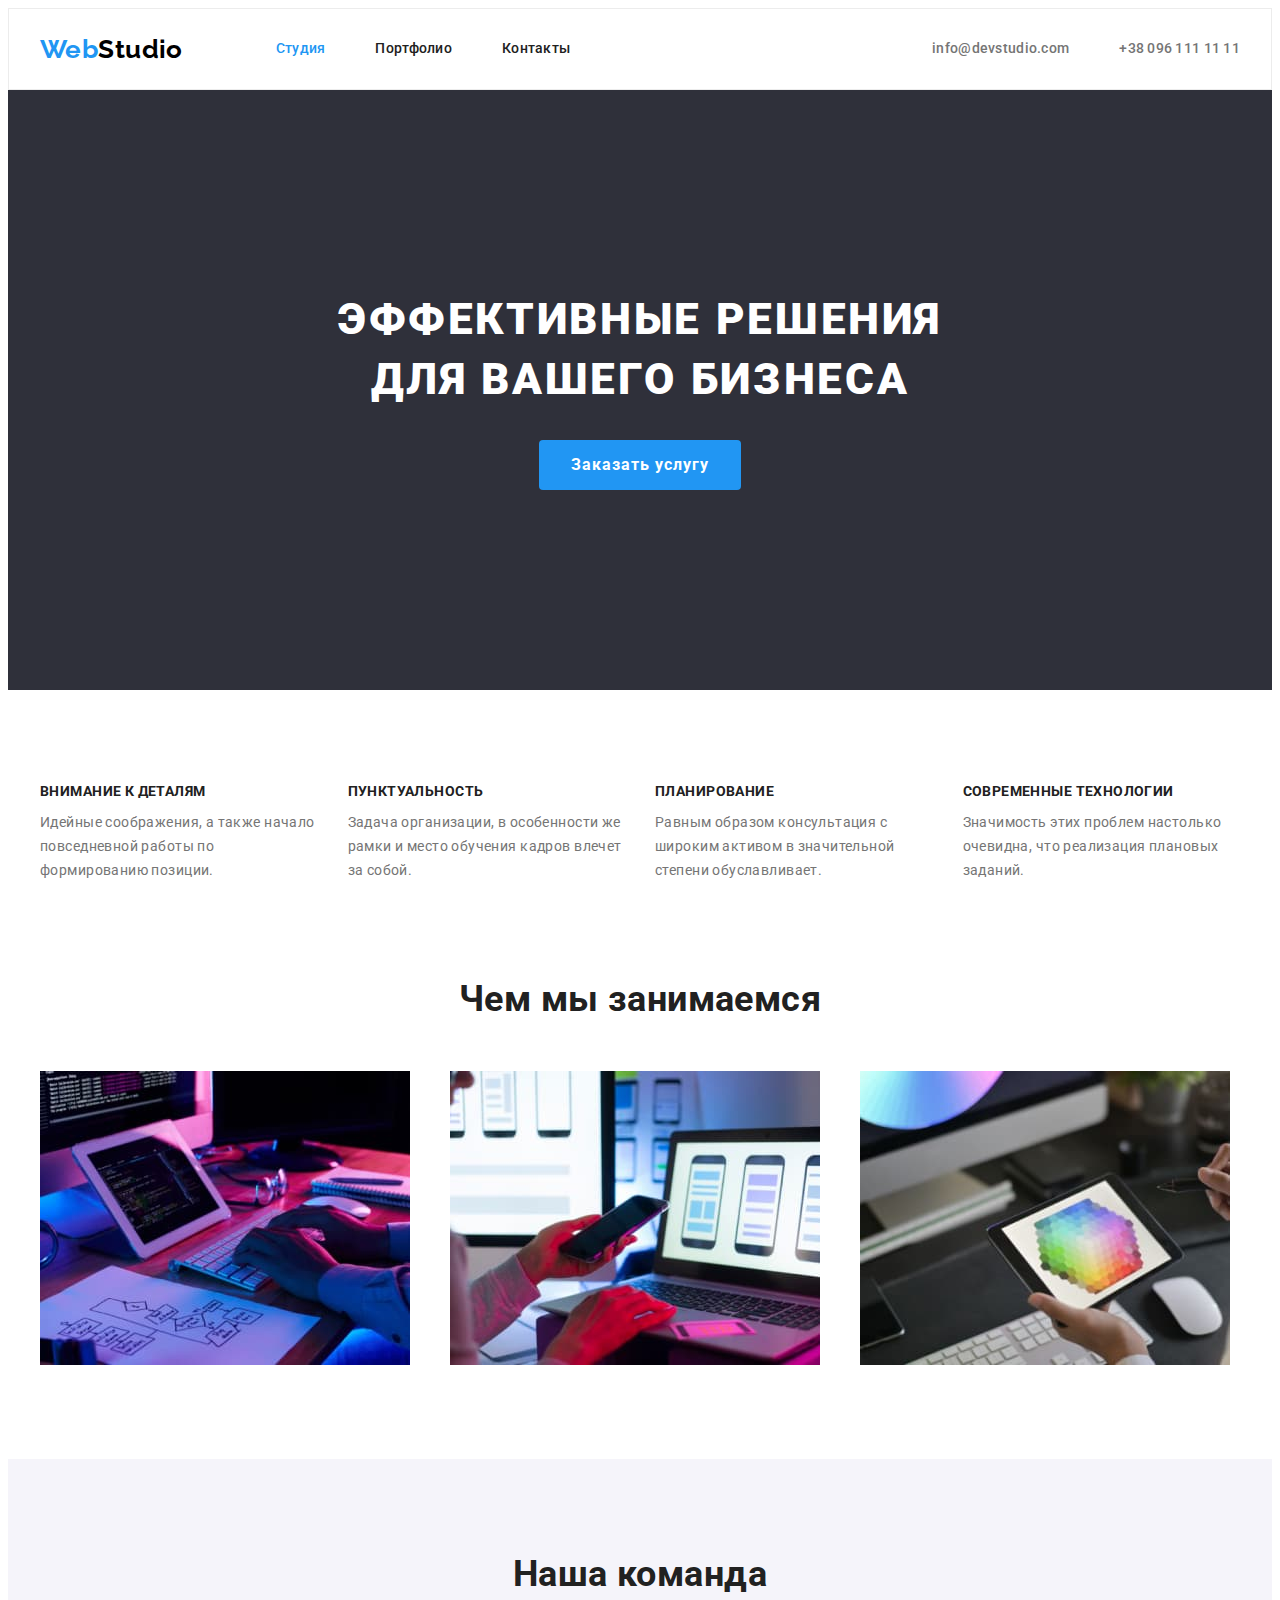
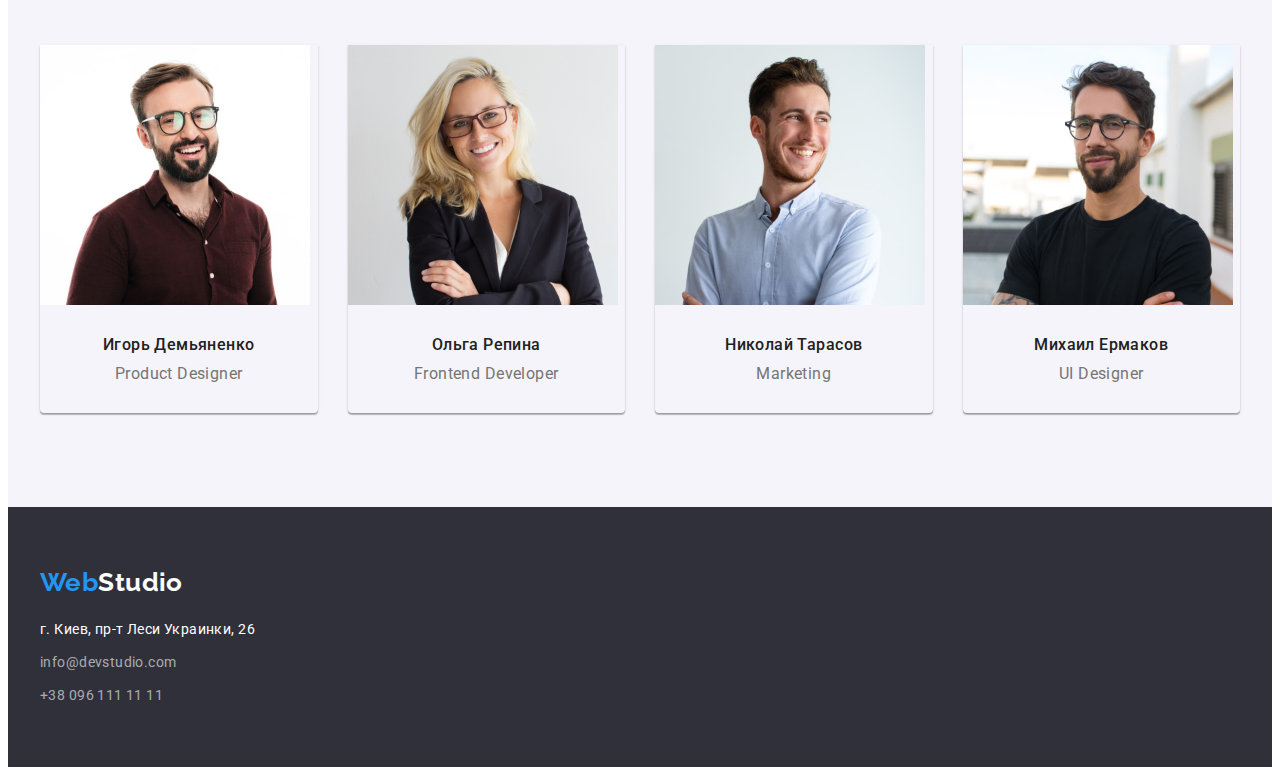
==== index.html @ 6374851a "Initial commit" ====
<!DOCTYPE html>
<html lang="ru">

<head>
  <meta charset="UTF-8" />
  <meta http-equiv="X-UA-Compatible" content="IE=edge" />
  <meta name="viewport" content="width=device-width, initial-scale=1.0" />
  <title>WebStudio</title>
  <link rel="preconnect" href="https://fonts.googleapis.com" />
  <link rel="preconnect" href="https://fonts.gstatic.com" crossorigin />
  <link href="https://fonts.googleapis.com/css2?family=Raleway:wght@700&family=Roboto:wght@400;500;700;900&display=swap"
    rel="stylesheet" />
  <link rel="stylesheet" href="https://cdnjs.cloudflare.com/ajax/libs/modern-normalize/1.1.0/modern-normalize.min.css"
    integrity="sha512-wpPYUAdjBVSE4KJnH1VR1HeZfpl1ub8YT/NKx4PuQ5NmX2tKuGu6U/JRp5y+Y8XG2tV+wKQpNHVUX03MfMFn9Q=="
    crossorigin="anonymous" referrerpolicy="no-referrer" />
  <link rel="stylesheet" href="./css/styles.css" />
</head>

<body>
  <!--Header section-->
  <header class="header">
    <div class="container header-container">
      <a class="link logo logo-header" href="index.html">Web<span class="dark">Studio</span></a>
      <nav>
        <ul class="list nav-list">
          <li class="nav-item">
            <a class="link link-nav link-current" href="index.html">Студия</a>
          </li>
          <li class="nav-item"><a class="link link-nav" href="./portfolio.html">Портфолио</a></li>
          <li class="nav-item"><a class="link link-nav" href="">Контакты</a></li>
        </ul>
      </nav>
      <ul class="list contacts-list">
        <li class="contact-item">
          <a class="link contact-link" href="mailto:info@devstudio.com">info@devstudio.com</a>
        </li>
        <li class="contact-item">
          <a class="link contact-link" href="tel:+380961111111">+38 096 111 11 11</a>
        </li>
      </ul>
    </div>
  </header>
  <!--Main section-->
  <main>
    <!--Hero section-->
    <section class="hero">
      <div class="container">
        <h1 class="hero-title">Эффективные решения для вашего бизнеса</h1>
        <button class="btn btn-hero" type="button">Заказать услугу</button>
      </div>
    </section>
    <!--Features section-->
    <section class="features section">
      <div class="container">
        <h2 class="visually-hidden">Особенности</h2>
        <ul class="list features-list card-set">
          <li class="card-item">
            <h3 class="title subtitle-feature">Внимание к деталям</h3>
            <p class="txt-feature">
              Идейные соображения, а также начало повседневной работы по формированию позиции.
            </p>
          </li>
          <li class="card-item">
            <h3 class="title subtitle-feature">Пунктуальность</h3>
            <p class="txt-feature">
              Задача организации, в особенности же рамки и место обучения кадров влечет за собой.
            </p>
          </li>
          <li class="card-item">
            <h3 class="title subtitle-feature">Планирование</h3>
            <p class="txt-feature">
              Равным образом консультация с широким активом в значительной степени обуславливает.
            </p>
          </li>
          <li class="card-item">
            <h3 class="title subtitle-feature">Современные технологии</h3>
            <p class="txt-feature">
              Значимость этих проблем настолько очевидна, что реализация плановых заданий.
            </p>
          </li>
        </ul>
      </div>
    </section>
    <!--About section-->
    <section class="about section">
      <div class="container">
        <h2 class="title title-about">Чем мы занимаемся</h2>
        <ul class="list about-list card-set">
          <li class="card-item about-item">
            <img class="img" src="./images/about/creating.jpg" alt="Момент создания веб приложения." width="370"
              height="294" />
          </li>
          <li class="card-item about-item">
            <img class="img" src="./images/about/mobile.jpg" alt="Момент содания мобильного приложения." width="370"
              height="294" />
          </li>
          <li class="card-item about-item">
            <img class="img" src="./images/about/design.jpg" alt="Момент дизайнерской работы." width="370"
              height="294" />
          </li>
        </ul>
      </div>
    </section>
    <!--Team section-->
    <section class="team section">
      <div class="container">
        <h2 class="title title-team">Наша команда</h2>
        <ul class="list card-set">
          <li class="card-item team-item">
            <img class="img photo-team" src="./images/team/ihor.jpg" alt="Игорь Демьяненко" width="270" height="260" />
            <div class="card-content-team">
              <h3 class="title subtitle-team">Игорь Демьяненко</h3>
              <p class="text-team" lang="en">Product Designer</p>
            </div>
          </li>
          <li class="card-item team-item">
            <img class="img photo-team" src="./images/team/olga.jpg" alt="Ольга Репина" width="270" height="260" />
            <div class="card-content-team">
              <h3 class="title subtitle-team">Ольга Репина</h3>
              <p class="text-team" lang="en">Frontend Developer</p>
            </div>
          </li>
          <li class="card-item team-item">
            <img class="img photo-team" src="./images/team/nikolay.jpg" alt="Николай Тарасов" width="270"
              height="260" />
            <div class="card-content-team">
              <h3 class="title subtitle-team">Николай Тарасов</h3>
              <p class="text-team" lang="en">Marketing</p>
            </div>
          </li>
          <li class="card-item team-item">
            <img class="img photo-team" src="./images/team/mihail.jpg" alt="Михаил Ермаков" width="270" height="260" />
            <div class="card-content-team">
              <h3 class="title subtitle-team">Михаил Ермаков</h3>
              <p class="text-team" lang="en">UI Designer</p>
            </div>
          </li>
        </ul>
      </div>
    </section>
  </main>
  <!--Footer section-->
  <footer class="footer">
    <div class="container">
      <a class="link logo logo-footer" href="index.html">Web<span class="light">Studio</span></a>
      <address class="address">
        <ul class="list address-list">
          <li class="address-item">
            <a class="link address-link" href="https://goo.gl/maps/q22Q8NdrUK39xDqd7" target="_blank"
              rel="noopener noreferrer">г. Киев, пр-т Леси Украинки, 26</a>
          </li>
          <li class="address-item">
            <a class="link contact-link" href="mailto:info@devstudio.com">info@devstudio.com</a>
          </li>
          <li class="address-item">
            <a class="link contact-link" href="tel:+380961111111">+38 096 111 11 11</a>
          </li>
        </ul>
      </address>
    </div>
  </footer>
</body>

</html>
---- css/styles.css ----
:root {
  /* fonts */
  --main-font: 'Roboto', sans-serif;
  --secondary-font: 'Raleway', sans-serif;

  /* text color */
  --primary-txt-cl: #757575;
  --txt-dark-cl: #212121;
  --txt-light-cl: #ffffff;
  --accent-txt-cl: #2196f3;
  --contacts-txt-cl: rgba(255, 255, 255, 0.6);
  --logo-dark-cl: #000000;

  /* bg color */
  --team-btn-bg-cl: #f5f4fa;
  --address-bg-cl: #2f303a;
  --btn-bg-cl: #f5f4fa;
  --btn-hover-cl: #188ce8;

  /* borders */
  --header-border: 1px solid #ececec;
  --portfolio-border: 1px solid #eeeeee;

  /* card-set */
  --gap: 30px;
  --card-item: 4;
  --card-team-shadow: 0px 1px 3px rgba(0, 0, 0, 0.12), 0px 1px 1px rgba(0, 0, 0, 0.14),
    0px 2px 1px rgba(0, 0, 0, 0.2);
}

body {
  font-family: var(--main-font);
  font-size: 14px;
  line-height: 1.71;
  letter-spacing: 0.03em;
  color: var(--primary-txt-cl);
}

/* common property */

h1,
h2,
h3,
p {
  margin: 0;
}

ul {
  margin: 0;
  padding: 0;
}

.list {
  list-style: none;
}

.link {
  text-decoration: none;
  color: currentColor;
}

.img {
  display: block;
  max-width: 100%;
  height: auto;
}

.hero,
.footer {
  background-color: var(--address-bg-cl);
}

.btn {
  font-family: inherit;
  cursor: pointer;
  border: none;
  border-radius: 4px;
}

.title {
  color: var(--txt-dark-cl);
}

.title-about,
.title-team {
  margin-bottom: 50px;

  font-size: 36px;
  line-height: 1.17;
  text-align: center;
}

.visually-hidden {
  position: absolute;
  width: 1px;
  height: 1px;
  margin: -1px;
  border: 0;
  padding: 0;
  white-space: nowrap;
  clip-path: inset(100%);
  clip: rect(0 0 0 0);
  overflow: hidden;
}

.section {
  padding-top: 94px;
  padding-bottom: 94px;
}

.container {
  width: 1200px;
  margin-left: auto;
  margin-right: auto;
  padding-right: 15px;
  padding-left: 15px;
}

.card-set {
  display: flex;
  flex-wrap: wrap;
  gap: var(--gap);
}

.card-item {
  flex-basis: calc((100% - var(--gap) * (var(--card-item) - 1)) / var(--card-item));
}

/* HEADER */

/* logo */
.logo {
  font-family: var(--secondary-font);
  font-weight: 700;
  font-size: 26px;
  line-height: 1.19;
  color: var(--accent-txt-cl);
}

.dark {
  color: var(--logo-dark-cl);
}

.light {
  color: var(--txt-light-cl);
}

.logo-header {
  display: block;
  margin-right: 93px;
}

.header {
  font-weight: 500;
  line-height: 1.14;
  border: var(--header-border);
}

.header-container {
  display: flex;
  align-items: center;
}

.nav-list,
.contacts-list {
  display: flex;
  gap: 50px;

  letter-spacing: 0.02em;
}

.contacts-list {
  margin-left: auto;
}

/* link */

.link-nav {
  display: block;
  padding-top: 32px;
  padding-bottom: 32px;

  color: var(--txt-dark-cl);
}

.link-current {
  color: var(--accent-txt-cl);
}

.link-nav:hover,
.link-nav:focus,
.contact-link:hover,
.contact-link:focus {
  color: var(--accent-txt-cl);
}

/* Hero */

.hero {
  display: flex;
  align-items: center;
  text-align: center;
  padding-top: 200px;
  padding-bottom: 200px;
}

.hero-title {
  margin-bottom: 30px;
  max-width: 696px;
  margin-left: auto;
  margin-right: auto;

  font-weight: 900;
  font-size: 44px;
  line-height: 1.36;
  letter-spacing: 0.06em;
  text-transform: uppercase;
  color: var(--txt-light-cl);
}

.btn-hero {
  min-width: 200px;
  padding: 10px 32px;

  font-weight: 700;
  font-size: 16px;
  line-height: 1.88;
  letter-spacing: 0.06em;
  color: var(--txt-light-cl);
  background-color: var(--accent-txt-cl);
}

.btn-hero:hover,
.btn-hero:focus {
  background-color: var(--btn-hover-cl);
}

/* Features */

.features {
  padding-bottom: 0;
}

.txt-feature {
  padding-top: 1.5px;
  padding-bottom: 1.5px;
}

.subtitle-feature {
  margin-bottom: 10px;

  font-size: 14px;
  line-height: 1.14;
  text-transform: uppercase;
}

/* About */

.about-list {
  --card-item: 3;
}

/* Team */

.team {
  background-color: var(--team-btn-bg-cl);
}

.team-item {
  box-shadow: var(--card-team-shadow);
  border-radius: 0px 0px 4px 4px;
}

.card-content-team {
  padding-top: 30px;
  padding-bottom: 30px;
  padding-left: 4px;
  padding-right: 4px;
}

.subtitle-team {
  margin-bottom: 10px;

  font-weight: 500;
  font-size: 16px;
  line-height: 1.19;
  text-align: center;
}

.text-team {
  font-size: 16px;
  line-height: 1.19;
  text-align: center;
}

/* Footer */

.footer {
  padding-top: 60px;
  padding-bottom: 60px;
}

.logo-footer {
  display: block;
  margin-bottom: 20px;
}

.address {
  font-style: inherit;
  color: var(--contacts-txt-cl);
}

.address-link {
  color: var(--txt-light-cl);
}

.address-link:hover,
.address-link:focus {
  color: var(--accent-txt-cl);
}

.address-list {
  display: flex;
  flex-direction: column;
  gap: 9px;
}

/* PORTFOLIO */

.portfolio-btn-list {
  display: flex;
  justify-content: center;
  gap: 8px;
  margin-bottom: 50px;
}

.btn-portfolio {
  padding: 6px 22px;
  min-width: 73px;

  font-weight: 500;
  font-size: 16px;
  line-height: 1.62;
  letter-spacing: 0.03em;
  color: var(--txt-dark-cl);
  background-color: var(--team-btn-bg-cl);
}

.btn-portfolio:hover,
.btn-portfolio:focus {
  color: var(--txt-light-cl);
  background-color: var(--accent-txt-cl);
}

.active-btn {
  color: var(--txt-light-cl);
  background-color: var(--accent-txt-cl);
}

.portfolio-list {
  --card-item: 3;
}

.card-content-portfolio {
  padding-top: 20px;
  padding-bottom: 20px;
  padding-right: 24px;
  padding-left: 24px;

  border-left: var(--portfolio-border);
  border-right: var(--portfolio-border);
  border-bottom: var(--portfolio-border);
}

.subtitle-portfolio {
  margin-bottom: 4px;

  font-size: 18px;
  line-height: 2;
  letter-spacing: 0.06em;
}

.text-portfolio {
  font-size: 16px;
  line-height: 1.88;
}
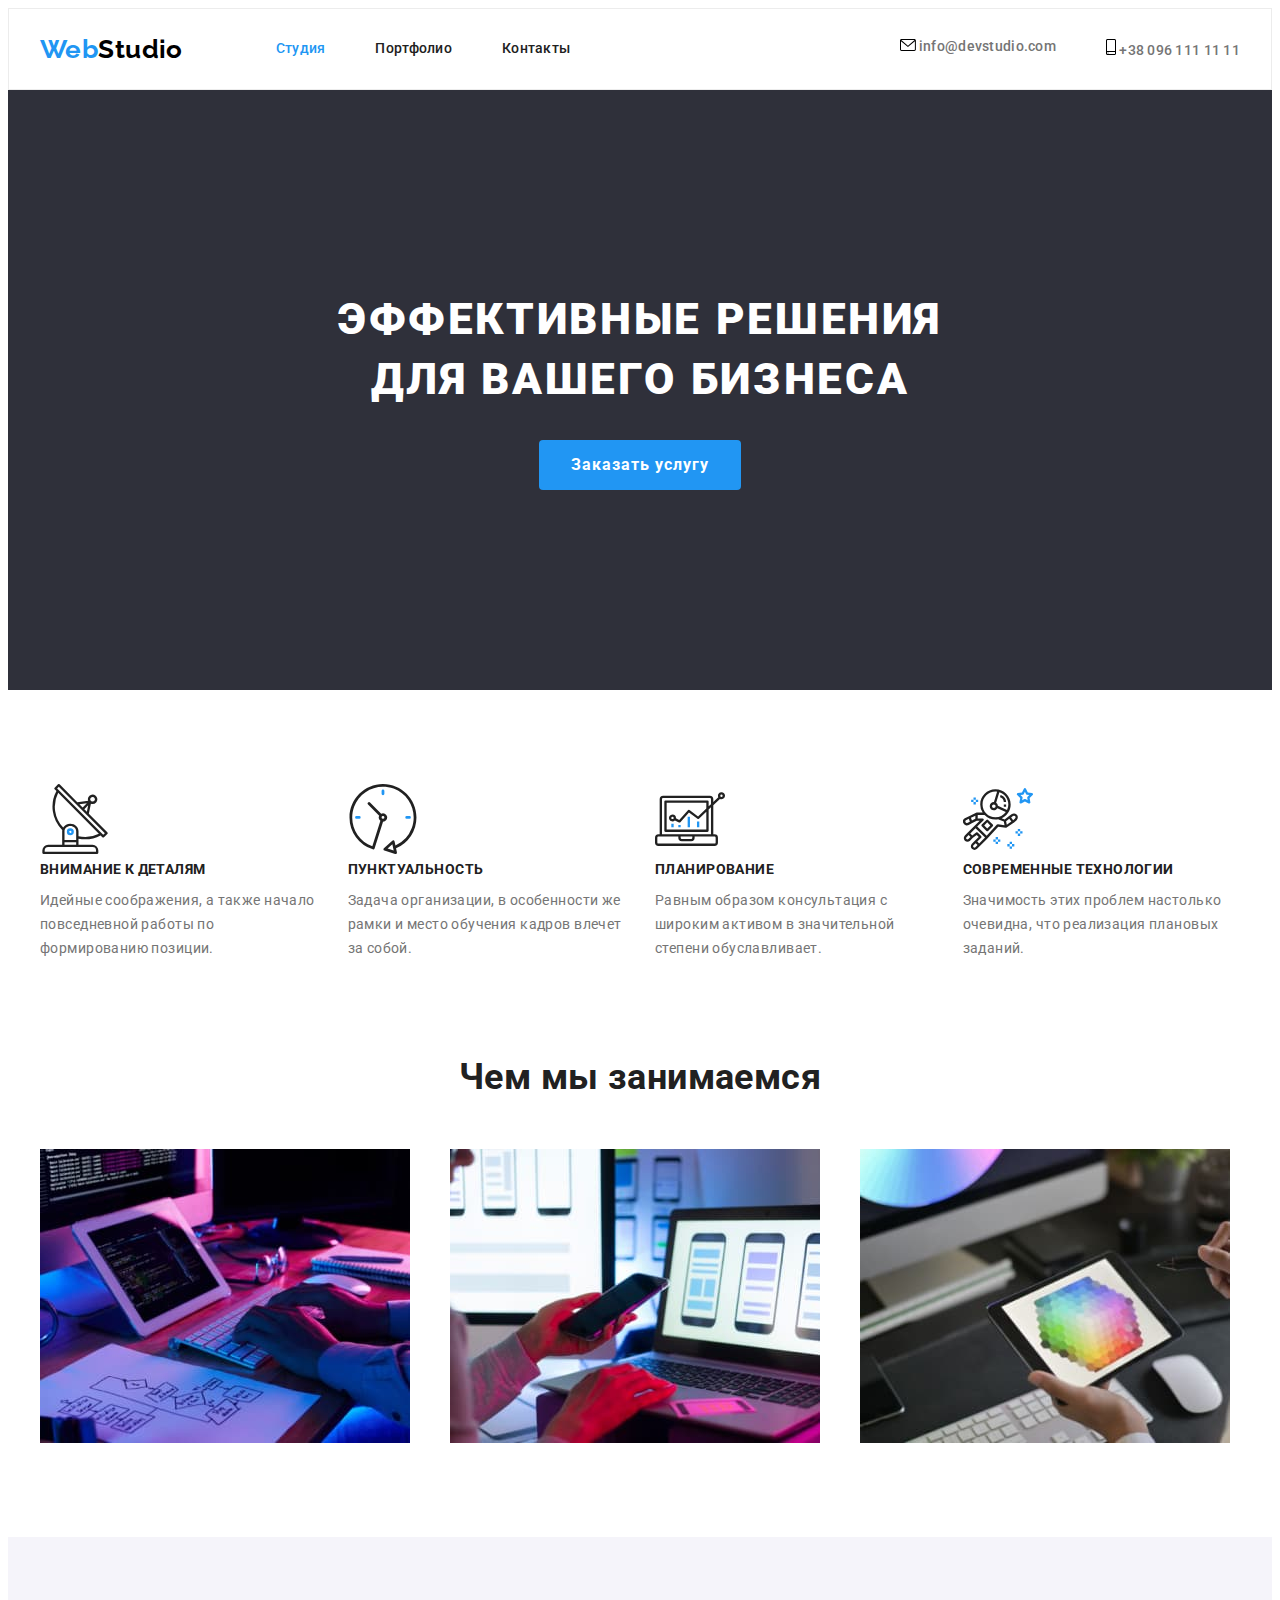
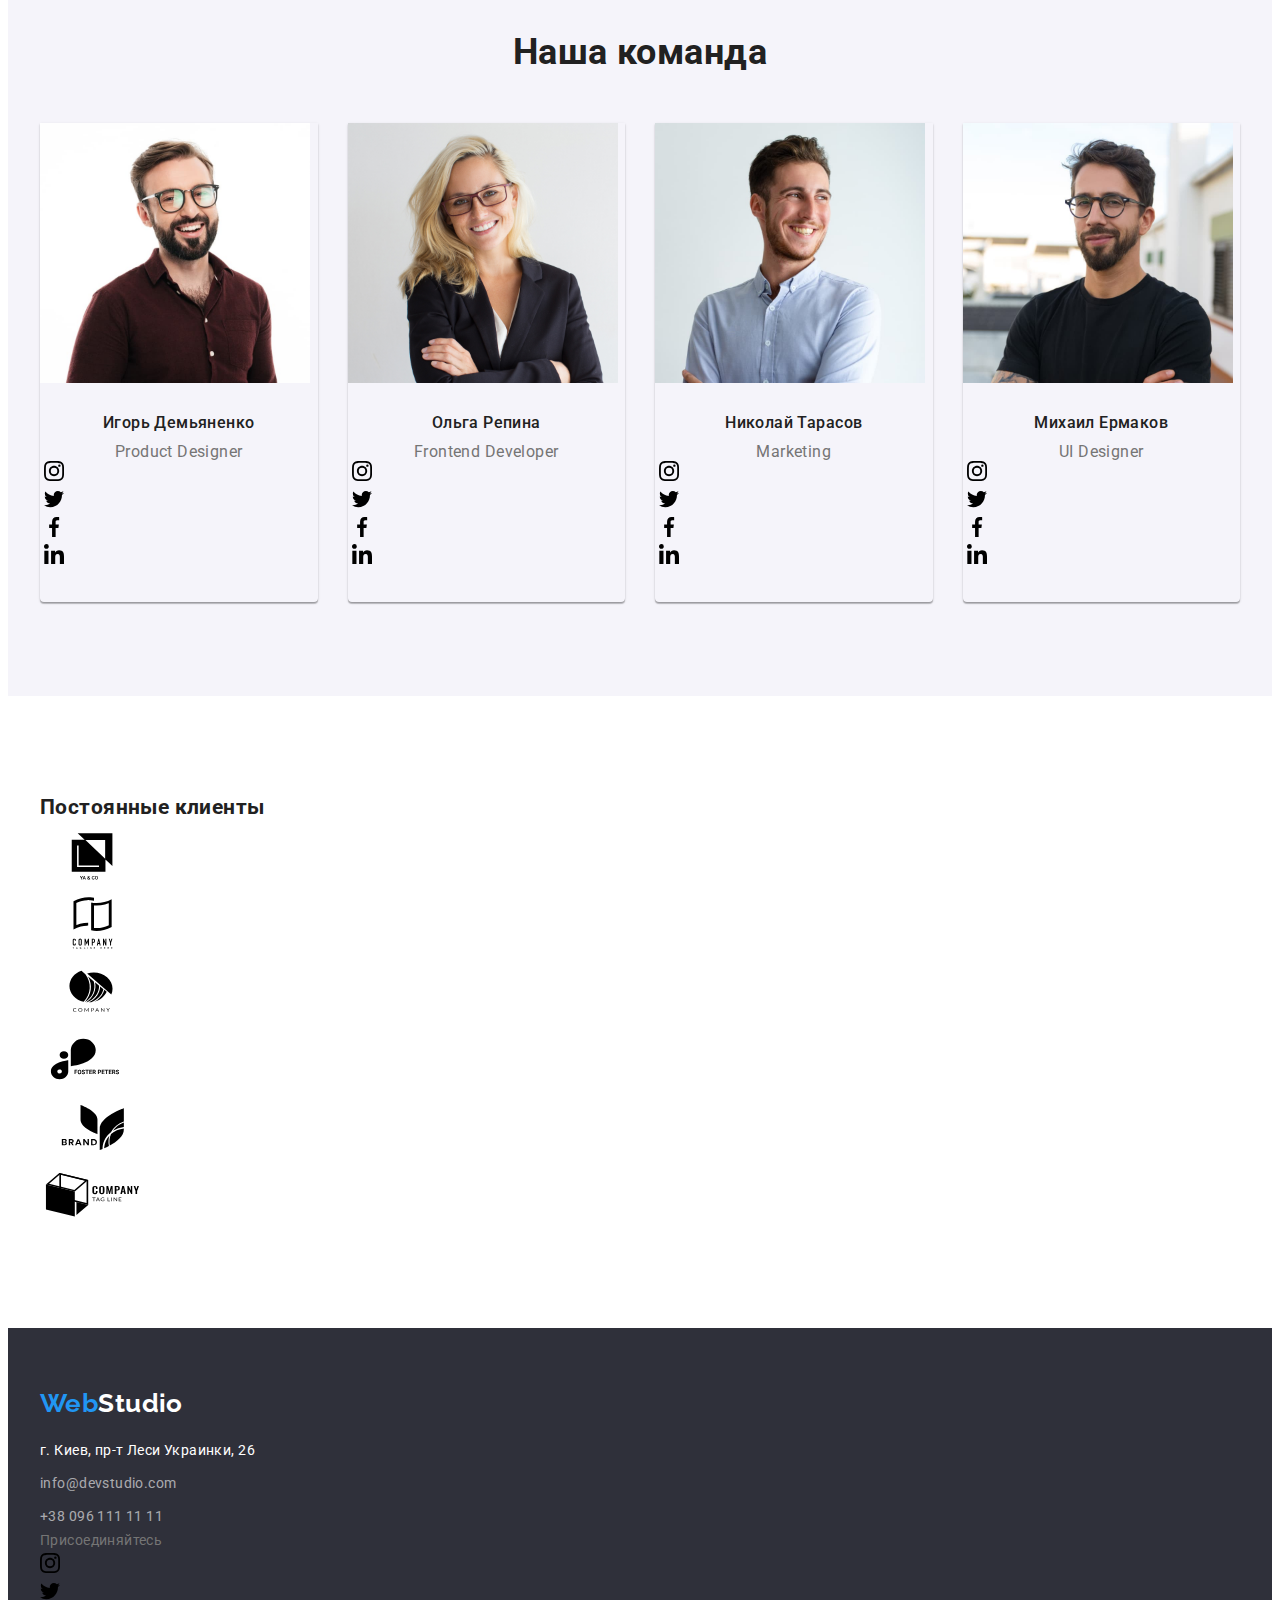
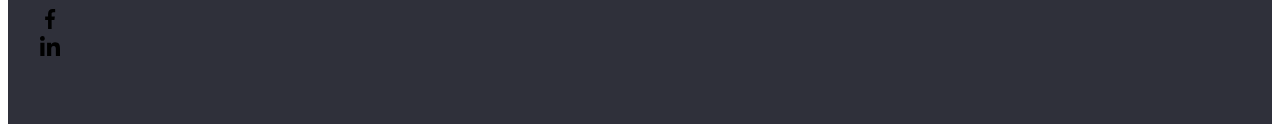
==== commit 7a183148: "Update index.html" ====
--- a/index.html
+++ b/index.html
@@ -32,10 +32,18 @@
       </nav>
       <ul class="list contacts-list">
         <li class="contact-item">
-          <a class="link contact-link" href="mailto:info@devstudio.com">info@devstudio.com</a>
+          <a class="link contact-link header-contact-link" href="mailto:info@devstudio.com">
+            <svg width="16" height="12">
+              <use href="./images/icons/symbol-defs.svg#envelope"></use>
+            </svg>
+            info@devstudio.com</a>
         </li>
         <li class="contact-item">
-          <a class="link contact-link" href="tel:+380961111111">+38 096 111 11 11</a>
+          <a class="link contact-link header-contact-link" href="tel:+380961111111">
+            <svg width="10" height="16">
+              <use href="./images/icons/symbol-defs.svg#smartphone"></use>
+            </svg>
+            +38 096 111 11 11</a>
         </li>
       </ul>
     </div>
@@ -54,25 +62,45 @@
       <div class="container">
         <h2 class="visually-hidden">Особенности</h2>
         <ul class="list features-list card-set">
-          <li class="card-item">
+          <li class="card-item feature-item">
+            <div class="icon">
+              <svg width="70" height="70">
+                <use href="./images/icons/symbol-defs.svg#antenna"></use>
+              </svg>
+            </div>
             <h3 class="title subtitle-feature">Внимание к деталям</h3>
             <p class="txt-feature">
               Идейные соображения, а также начало повседневной работы по формированию позиции.
             </p>
           </li>
           <li class="card-item">
+            <div class="icon">
+              <svg width="70" height="70">
+                <use href="./images/icons/symbol-defs.svg#clock"></use>
+              </svg>
+            </div>
             <h3 class="title subtitle-feature">Пунктуальность</h3>
             <p class="txt-feature">
               Задача организации, в особенности же рамки и место обучения кадров влечет за собой.
             </p>
           </li>
           <li class="card-item">
+            <div class="icon">
+              <svg width="70" height="70">
+                <use href="./images/icons/symbol-defs.svg#diagram"></use>
+              </svg>
+            </div>
             <h3 class="title subtitle-feature">Планирование</h3>
             <p class="txt-feature">
               Равным образом консультация с широким активом в значительной степени обуславливает.
             </p>
           </li>
           <li class="card-item">
+            <div class="icon">
+              <svg width="70" height="70">
+                <use href="./images/icons/symbol-defs.svg#astronaut"></use>
+              </svg>
+            </div>
             <h3 class="title subtitle-feature">Современные технологии</h3>
             <p class="txt-feature">
               Значимость этих проблем настолько очевидна, что реализация плановых заданий.
@@ -111,6 +139,40 @@
             <div class="card-content-team">
               <h3 class="title subtitle-team">Игорь Демьяненко</h3>
               <p class="text-team" lang="en">Product Designer</p>
+              <ul class="list socials-list">
+                <li>
+                  <a class="link social-link social-link-team" href="" target="_blank" rel="noopener noreferrer"
+                    aria-label="Иконка Instagram">
+                    <svg width="20" height="20">
+                      <use href="./images/icons/symbol-defs.svg#instagram"></use>
+                    </svg>
+                  </a>
+                </li>
+                <li>
+                  <a class="link social-link social-link-team" href="" target="_blank" rel="noopener noreferrer"
+                    aria-label="Иконка Twitter">
+                    <svg width="20" height="20">
+                      <use href="./images/icons/symbol-defs.svg#twitter"></use>
+                    </svg>
+                  </a>
+                </li>
+                <li>
+                  <a class="link social-link social-link-team" href="" target="_blank" rel="noopener noreferrer"
+                    aria-label="Иконка Facebook">
+                    <svg width="20" height="20">
+                      <use href="./images/icons/symbol-defs.svg#facebook"></use>
+                    </svg>
+                  </a>
+                </li>
+                <li>
+                  <a class="link social-link social-link-team" href="" target="_blank" rel="noopener noreferrer"
+                    aria-label="Иконка Linkedin">
+                    <svg width="20" height="20">
+                      <use href="./images/icons/symbol-defs.svg#linkedin"></use>
+                    </svg>
+                  </a>
+                </li>
+              </ul>
             </div>
           </li>
           <li class="card-item team-item">
@@ -118,6 +180,40 @@
             <div class="card-content-team">
               <h3 class="title subtitle-team">Ольга Репина</h3>
               <p class="text-team" lang="en">Frontend Developer</p>
+              <ul class="list socials-list">
+                <li>
+                  <a class="link social-link social-link-team" href="" target="_blank" rel="noopener noreferrer"
+                    aria-label="Иконка Instagram">
+                    <svg width="20" height="20">
+                      <use href="./images/icons/symbol-defs.svg#instagram"></use>
+                    </svg>
+                  </a>
+                </li>
+                <li>
+                  <a class="link social-link social-link-team" href="" target="_blank" rel="noopener noreferrer"
+                    aria-label="Иконка Twitter">
+                    <svg width="20" height="20">
+                      <use href="./images/icons/symbol-defs.svg#twitter"></use>
+                    </svg>
+                  </a>
+                </li>
+                <li>
+                  <a class="link social-link social-link-team" href="" target="_blank" rel="noopener noreferrer"
+                    aria-label="Иконка Facebook">
+                    <svg width="20" height="20">
+                      <use href="./images/icons/symbol-defs.svg#facebook"></use>
+                    </svg>
+                  </a>
+                </li>
+                <li>
+                  <a class="link social-link social-link-team" href="" target="_blank" rel="noopener noreferrer"
+                    aria-label="Иконка Linkedin">
+                    <svg width="20" height="20">
+                      <use href="./images/icons/symbol-defs.svg#linkedin"></use>
+                    </svg>
+                  </a>
+                </li>
+              </ul>
             </div>
           </li>
           <li class="card-item team-item">
@@ -126,6 +222,40 @@
             <div class="card-content-team">
               <h3 class="title subtitle-team">Николай Тарасов</h3>
               <p class="text-team" lang="en">Marketing</p>
+              <ul class="list socials-list">
+                <li>
+                  <a class="link social-link social-link-team" href="" target="_blank" rel="noopener noreferrer"
+                    aria-label="Иконка Instagram">
+                    <svg width="20" height="20">
+                      <use href="./images/icons/symbol-defs.svg#instagram"></use>
+                    </svg>
+                  </a>
+                </li>
+                <li>
+                  <a class="link social-link social-link-team" href="" target="_blank" rel="noopener noreferrer"
+                    aria-label="Иконка Twitter">
+                    <svg width="20" height="20">
+                      <use href="./images/icons/symbol-defs.svg#twitter"></use>
+                    </svg>
+                  </a>
+                </li>
+                <li>
+                  <a class="link social-link social-link-team" href="" target="_blank" rel="noopener noreferrer"
+                    aria-label="Иконка Facebook">
+                    <svg width="20" height="20">
+                      <use href="./images/icons/symbol-defs.svg#facebook"></use>
+                    </svg>
+                  </a>
+                </li>
+                <li>
+                  <a class="link social-link social-link-team" href="" target="_blank" rel="noopener noreferrer"
+                    aria-label="Иконка Linkedin">
+                    <svg width="20" height="20">
+                      <use href="./images/icons/symbol-defs.svg#linkedin"></use>
+                    </svg>
+                  </a>
+                </li>
+              </ul>
             </div>
           </li>
           <li class="card-item team-item">
@@ -133,7 +263,91 @@
             <div class="card-content-team">
               <h3 class="title subtitle-team">Михаил Ермаков</h3>
               <p class="text-team" lang="en">UI Designer</p>
-            </div>
+              <ul class="list socials-list">
+                <li>
+                  <a class="link social-link social-link-team" href="" target="_blank" rel="noopener noreferrer"
+                    aria-label="Иконка Instagram">
+                    <svg width="20" height="20">
+                      <use href="./images/icons/symbol-defs.svg#instagram"></use>
+                    </svg>
+                  </a>
+                </li>
+                <li>
+                  <a class="link social-link social-link-team" href="" target="_blank" rel="noopener noreferrer"
+                    aria-label="Иконка Twitter">
+                    <svg width="20" height="20">
+                      <use href="./images/icons/symbol-defs.svg#twitter"></use>
+                    </svg>
+                  </a>
+                </li>
+                <li>
+                  <a class="link social-link social-link-team" href="" target="_blank" rel="noopener noreferrer"
+                    aria-label="Иконка Facebook">
+                    <svg width="20" height="20">
+                      <use href="./images/icons/symbol-defs.svg#facebook"></use>
+                    </svg>
+                  </a>
+                </li>
+                <li>
+                  <a class="link social-link social-link-team" href="" target="_blank" rel="noopener noreferrer"
+                    aria-label="Иконка Linkedin">
+                    <svg width="20" height="20">
+                      <use href="./images/icons/symbol-defs.svg#linkedin"></use>
+                    </svg>
+                  </a>
+                </li>
+              </ul>
+            </div>
+          </li>
+        </ul>
+      </div>
+    </section>
+    <!--Clients section-->
+    <section class="section">
+      <div class="container">
+        <h2 class="title title-clients">Постоянные клиенты</h2>
+        <ul class="list clients-list">
+          <li class="client-item">
+            <a class="link client-link" href="" target="_blank" rel="noopener noreferrer" aria-label="Логотип компании">
+              <svg width="106" height="60">
+                <use href="./images/icons/symbol-defs.svg#logo1"></use>
+              </svg>
+            </a>
+          </li>
+          <li class="client-item">
+            <a class="link client-link" href="" target="_blank" rel="noopener noreferrer" aria-label="Логотип компании">
+              <svg width="106" height="60">
+                <use href="./images/icons/symbol-defs.svg#logo2"></use>
+              </svg>
+            </a>
+          </li>
+          <li class="client-item">
+            <a class="link client-link" href="" target="_blank" rel="noopener noreferrer" aria-label="Логотип компании">
+              <svg width="106" height="60">
+                <use href="./images/icons/symbol-defs.svg#logo3"></use>
+              </svg>
+            </a>
+          </li>
+          <li class="client-item">
+            <a class="link client-link" href="" target="_blank" rel="noopener noreferrer" aria-label="Логотип компании">
+              <svg width="106" height="60">
+                <use href="./images/icons/symbol-defs.svg#logo4"></use>
+              </svg>
+            </a>
+          </li>
+          <li class="client-item">
+            <a class="link client-link" href="" target="_blank" rel="noopener noreferrer" aria-label="Логотип компании">
+              <svg width="106" height="60">
+                <use href="./images/icons/symbol-defs.svg#logo5"></use>
+              </svg>
+            </a>
+          </li>
+          <li class="client-item">
+            <a class="link client-link" href="" target="_blank" rel="noopener noreferrer" aria-label="Логотип компании">
+              <svg width="106" height="60">
+                <use href="./images/icons/symbol-defs.svg#logo6"></use>
+              </svg>
+            </a>
           </li>
         </ul>
       </div>
@@ -141,22 +355,61 @@
   </main>
   <!--Footer section-->
   <footer class="footer">
-    <div class="container">
-      <a class="link logo logo-footer" href="index.html">Web<span class="light">Studio</span></a>
-      <address class="address">
-        <ul class="list address-list">
-          <li class="address-item">
-            <a class="link address-link" href="https://goo.gl/maps/q22Q8NdrUK39xDqd7" target="_blank"
-              rel="noopener noreferrer">г. Киев, пр-т Леси Украинки, 26</a>
-          </li>
-          <li class="address-item">
-            <a class="link contact-link" href="mailto:info@devstudio.com">info@devstudio.com</a>
-          </li>
-          <li class="address-item">
-            <a class="link contact-link" href="tel:+380961111111">+38 096 111 11 11</a>
-          </li>
-        </ul>
-      </address>
+    <div class="container footer-container">
+      <div class="first-footer">
+        <a class="link logo logo-footer" href="index.html">Web<span class="light">Studio</span></a>
+        <address class="address">
+          <ul class="list address-list">
+            <li class="address-item">
+              <a class="link address-link" href="https://goo.gl/maps/q22Q8NdrUK39xDqd7" target="_blank"
+                rel="noopener noreferrer">г. Киев, пр-т Леси Украинки, 26</a>
+            </li>
+            <li class="address-item">
+              <a class="link contact-link" href="mailto:info@devstudio.com">info@devstudio.com</a>
+            </li>
+            <li class="address-item">
+              <a class="link contact-link" href="tel:+380961111111">+38 096 111 11 11</a>
+            </li>
+          </ul>
+        </address>
+      </div>
+      <div class="second-footer">
+        <p class="txt-footer-social">Присоединяйтесь</p>
+        <ul class="list socials-list">
+          <li>
+            <a class="link social-link social-link-footer" href="" target="_blank" rel="noopener noreferrer"
+              aria-label="Иконка Instagram">
+              <svg width="20" height="20">
+                <use href="./images/icons/symbol-defs.svg#instagram"></use>
+              </svg>
+            </a>
+          </li>
+          <li>
+            <a class="link social-link social-link-footer" href="" target="_blank" rel="noopener noreferrer"
+              aria-label="Иконка Twitter">
+              <svg width="20" height="20">
+                <use href="./images/icons/symbol-defs.svg#twitter"></use>
+              </svg>
+            </a>
+          </li>
+          <li>
+            <a class="link social-link social-link-footer" href="" target="_blank" rel="noopener noreferrer"
+              aria-label="Иконка Facebook">
+              <svg width="20" height="20">
+                <use href="./images/icons/symbol-defs.svg#facebook"></use>
+              </svg>
+            </a>
+          </li>
+          <li>
+            <a class="link social-link social-link-footer" href="" target="_blank" rel="noopener noreferrer"
+              aria-label="Иконка Linkedin">
+              <svg width="20" height="20">
+                <use href="./images/icons/symbol-defs.svg#linkedin"></use>
+              </svg>
+            </a>
+          </li>
+        </ul>
+      </div>
     </div>
   </footer>
 </body>
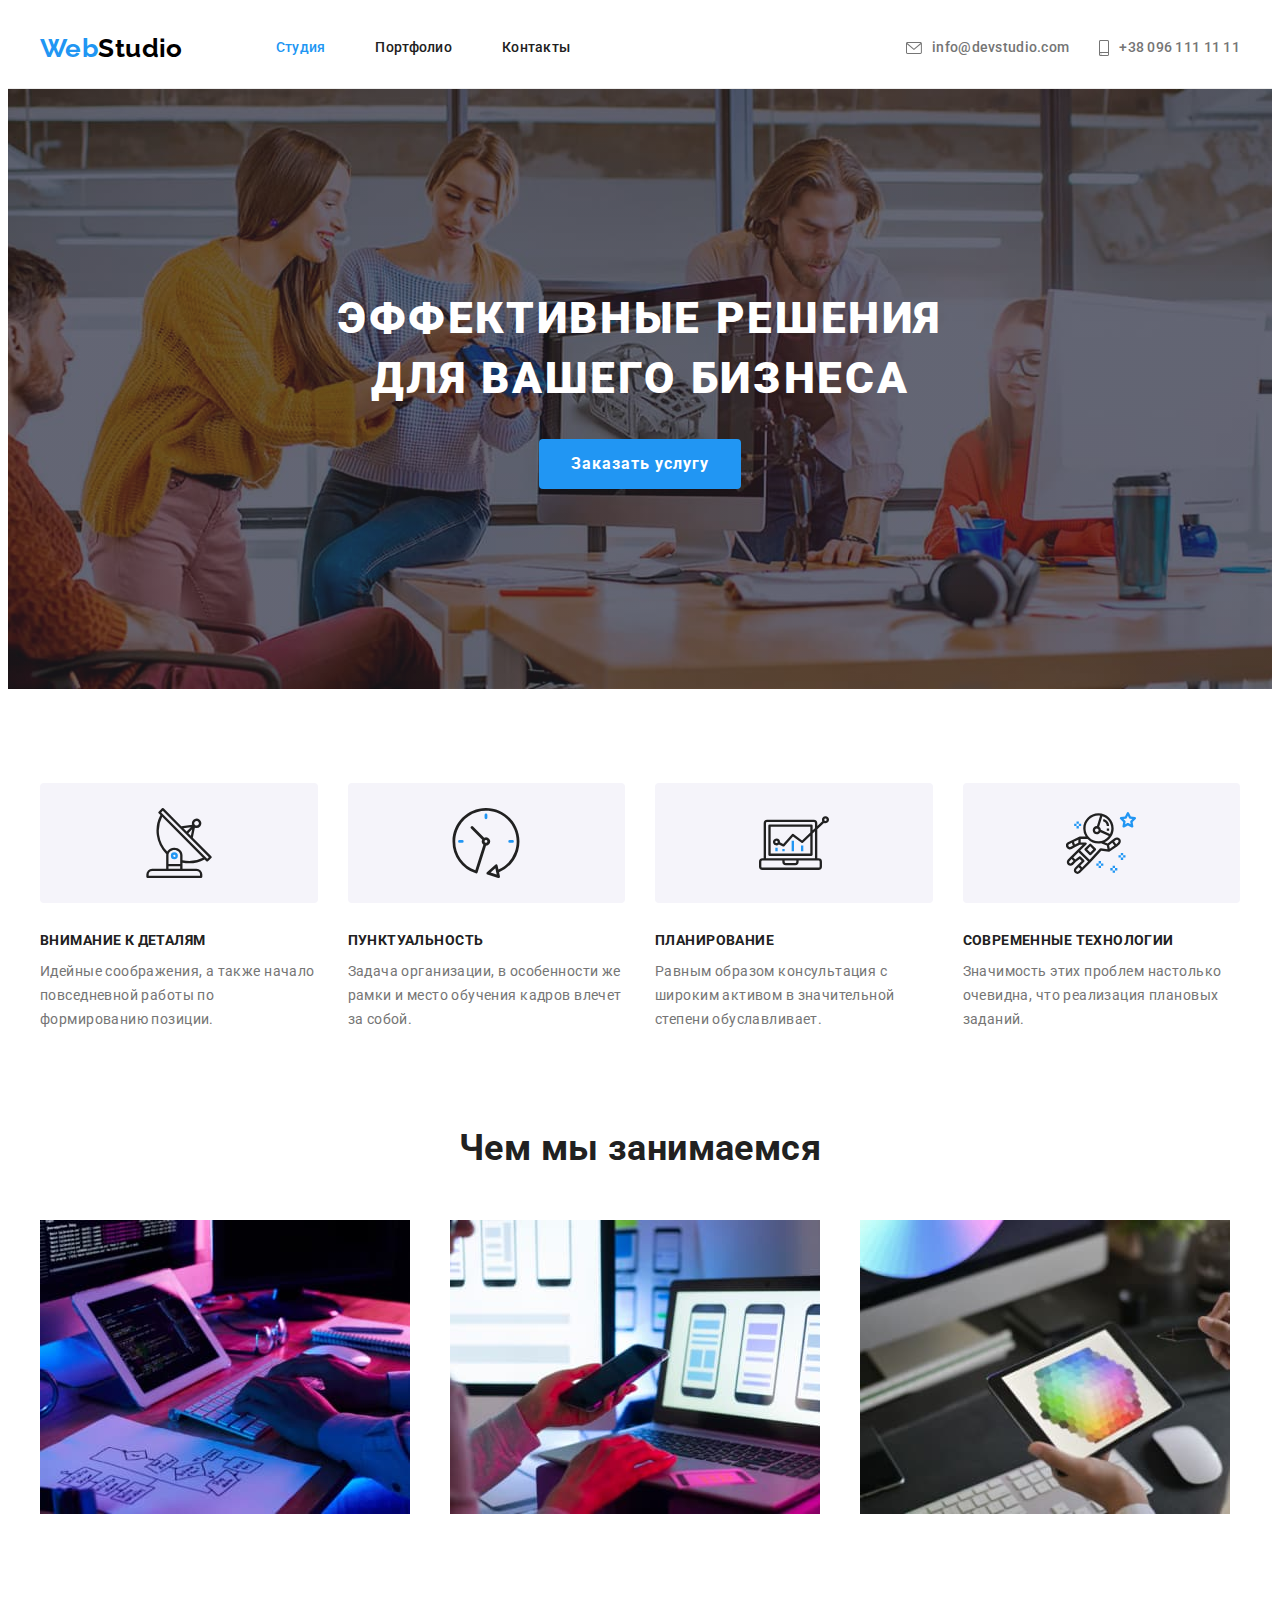
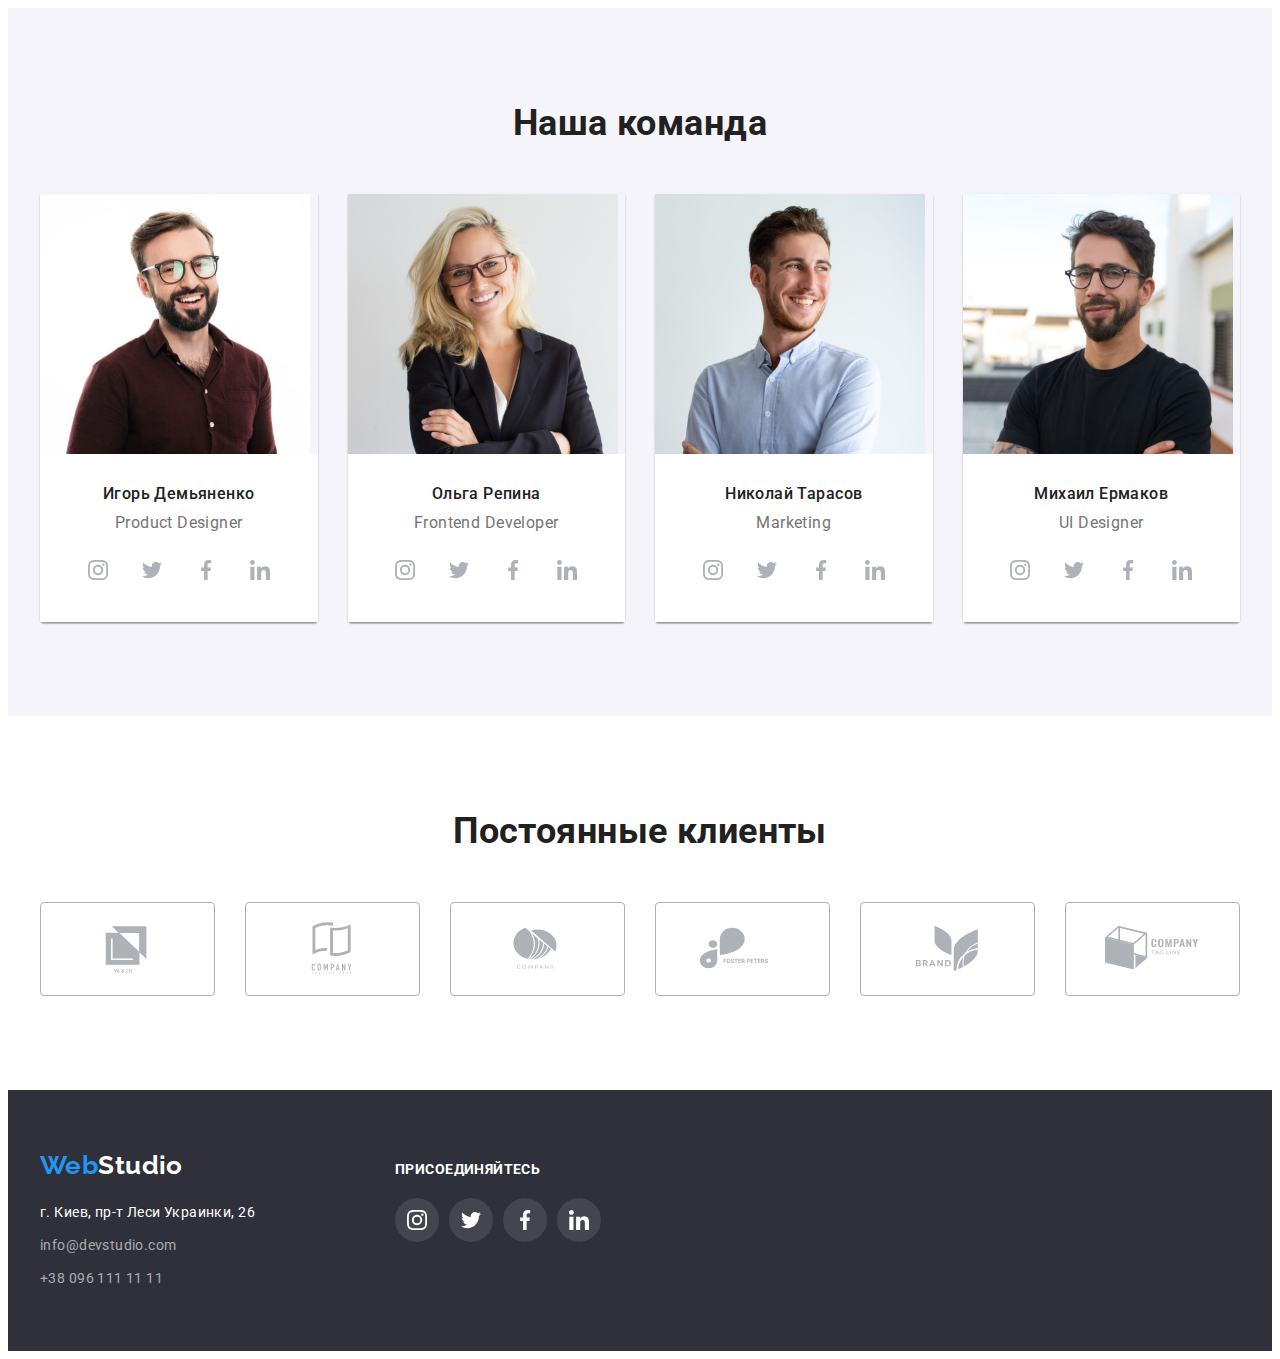
==== commit bbe93403: "Update index.html" ====
--- a/index.html
+++ b/index.html
@@ -306,43 +306,43 @@
     <section class="section">
       <div class="container">
         <h2 class="title title-clients">Постоянные клиенты</h2>
-        <ul class="list clients-list">
-          <li class="client-item">
+        <ul class="list clients-list card-set">
+          <li class="card-item">
             <a class="link client-link" href="" target="_blank" rel="noopener noreferrer" aria-label="Логотип компании">
               <svg width="106" height="60">
                 <use href="./images/icons/symbol-defs.svg#logo1"></use>
               </svg>
             </a>
           </li>
-          <li class="client-item">
+          <li class="card-item">
             <a class="link client-link" href="" target="_blank" rel="noopener noreferrer" aria-label="Логотип компании">
               <svg width="106" height="60">
                 <use href="./images/icons/symbol-defs.svg#logo2"></use>
               </svg>
             </a>
           </li>
-          <li class="client-item">
+          <li class="card-item">
             <a class="link client-link" href="" target="_blank" rel="noopener noreferrer" aria-label="Логотип компании">
               <svg width="106" height="60">
                 <use href="./images/icons/symbol-defs.svg#logo3"></use>
               </svg>
             </a>
           </li>
-          <li class="client-item">
+          <li class="card-item">
             <a class="link client-link" href="" target="_blank" rel="noopener noreferrer" aria-label="Логотип компании">
               <svg width="106" height="60">
                 <use href="./images/icons/symbol-defs.svg#logo4"></use>
               </svg>
             </a>
           </li>
-          <li class="client-item">
+          <li class="card-item">
             <a class="link client-link" href="" target="_blank" rel="noopener noreferrer" aria-label="Логотип компании">
               <svg width="106" height="60">
                 <use href="./images/icons/symbol-defs.svg#logo5"></use>
               </svg>
             </a>
           </li>
-          <li class="client-item">
+          <li class="card-item">
             <a class="link client-link" href="" target="_blank" rel="noopener noreferrer" aria-label="Логотип компании">
               <svg width="106" height="60">
                 <use href="./images/icons/symbol-defs.svg#logo6"></use>
--- a/css/styles.css
+++ b/css/styles.css
@@ -12,20 +12,31 @@
   --logo-dark-cl: #000000;
 
   /* bg color */
+  --hero-bg-cl: #c4c4c4;
   --team-btn-bg-cl: #f5f4fa;
   --address-bg-cl: #2f303a;
   --btn-bg-cl: #f5f4fa;
   --btn-hover-cl: #188ce8;
 
+  /* icon color */
+  --icon-grey-cl: #afb1b8;
+  --social-bg-cl: rgba(255, 255, 255, 0.1);
+
   /* borders */
   --header-border: 1px solid #ececec;
   --portfolio-border: 1px solid #eeeeee;
 
+  /* shadow */
+  --hov-portfolio-shadow: 0px 1px 1px rgba(0, 0, 0, 0.12), 0px 4px 4px rgba(0, 0, 0, 0.06),
+    1px 4px 6px rgba(0, 0, 0, 0.16);
+  --hov-btn-portfolio: 0px 3px 1px rgba(0, 0, 0, 0.1), 0px 1px 2px rgba(0, 0, 0, 0.08),
+    0px 2px 2px rgba(0, 0, 0, 0.12);
+  --card-team-shadow: 0px 1px 3px rgba(0, 0, 0, 0.12), 0px 1px 1px rgba(0, 0, 0, 0.14),
+    0px 2px 1px rgba(0, 0, 0, 0.2);
+
   /* card-set */
   --gap: 30px;
   --card-item: 4;
-  --card-team-shadow: 0px 1px 3px rgba(0, 0, 0, 0.12), 0px 1px 1px rgba(0, 0, 0, 0.14),
-    0px 2px 1px rgba(0, 0, 0, 0.2);
 }
 
 body {
@@ -65,11 +76,6 @@
   height: auto;
 }
 
-.hero,
-.footer {
-  background-color: var(--address-bg-cl);
-}
-
 .btn {
   font-family: inherit;
   cursor: pointer;
@@ -82,7 +88,8 @@
 }
 
 .title-about,
-.title-team {
+.title-team,
+.title-clients {
   margin-bottom: 50px;
 
   font-size: 36px;
@@ -126,6 +133,22 @@
   flex-basis: calc((100% - var(--gap) * (var(--card-item) - 1)) / var(--card-item));
 }
 
+.socials-list {
+  display: flex;
+  align-items: center;
+  justify-content: center;
+  gap: 10px;
+}
+
+.social-link {
+  display: flex;
+  width: 44px;
+  height: 44px;
+  align-items: center;
+  justify-content: center;
+  border-radius: 50%;
+}
+
 /* HEADER */
 
 /* logo */
@@ -153,7 +176,7 @@
 .header {
   font-weight: 500;
   line-height: 1.14;
-  border: var(--header-border);
+  border-bottom: var(--header-border);
 }
 
 .header-container {
@@ -164,13 +187,18 @@
 .nav-list,
 .contacts-list {
   display: flex;
+
+  letter-spacing: 0.02em;
+}
+
+.nav-list {
   gap: 50px;
-
-  letter-spacing: 0.02em;
 }
 
 .contacts-list {
+  gap: 30px;
   margin-left: auto;
+  align-items: center;
 }
 
 /* link */
@@ -185,6 +213,15 @@
 
 .link-current {
   color: var(--accent-txt-cl);
+}
+
+.header-contact-link {
+  display: flex;
+  align-items: center;
+  justify-content: center;
+  gap: 10px;
+
+  fill: currentColor;
 }
 
 .link-nav:hover,
@@ -202,6 +239,16 @@
   text-align: center;
   padding-top: 200px;
   padding-bottom: 200px;
+  max-width: 1600px;
+  margin-left: auto;
+  margin-right: auto;
+
+  background-color: var(--hero-bg-cl);
+  background-image: linear-gradient(to right, rgba(47, 48, 58, 0.4), rgba(47, 48, 58, 0.4)),
+    url(../images/hero/hero.jpg);
+  background-repeat: no-repeat;
+  background-position: center;
+  background-size: cover;
 }
 
 .hero-title {
@@ -241,17 +288,28 @@
   padding-bottom: 0;
 }
 
+.icon {
+  display: flex;
+  align-items: center;
+  justify-content: center;
+  height: 120px;
+  margin-bottom: 30px;
+
+  background-color: var(--btn-bg-cl);
+  border-radius: 4px;
+}
+
+.subtitle-feature {
+  margin-bottom: 10px;
+
+  font-size: 14px;
+  line-height: 1.14;
+  text-transform: uppercase;
+}
+
 .txt-feature {
   padding-top: 1.5px;
   padding-bottom: 1.5px;
-}
-
-.subtitle-feature {
-  margin-bottom: 10px;
-
-  font-size: 14px;
-  line-height: 1.14;
-  text-transform: uppercase;
 }
 
 /* About */
@@ -276,6 +334,8 @@
   padding-bottom: 30px;
   padding-left: 4px;
   padding-right: 4px;
+
+  background-color: var(--txt-light-cl);
 }
 
 .subtitle-team {
@@ -288,16 +348,69 @@
 }
 
 .text-team {
+  margin-bottom: 16px;
+
   font-size: 16px;
   line-height: 1.19;
   text-align: center;
 }
 
+.socials-list {
+  display: flex;
+  align-items: center;
+  justify-content: center;
+  gap: 10px;
+}
+
+.social-link-team {
+  background-color: var(--txt-light-cl);
+  fill: var(--icon-grey-cl);
+}
+
+.social-link-team:hover,
+.social-link-team:focus {
+  background-color: var(--accent-txt-cl);
+  fill: var(--txt-light-cl);
+}
+
+/* Clients */
+
+.clients-list {
+  --card-item: 6;
+}
+
+.client-link {
+  display: flex;
+  min-height: 92px;
+  align-items: center;
+  justify-content: center;
+
+  fill: var(--icon-grey-cl);
+  border: 1px solid var(--icon-grey-cl);
+  border-radius: 4px;
+}
+
+.client-link:hover,
+.client-link:focus {
+  --icon-grey-cl: var(--accent-txt-cl);
+}
+
 /* Footer */
 
 .footer {
   padding-top: 60px;
   padding-bottom: 60px;
+  max-width: 1600px;
+  margin-left: auto;
+  margin-right: auto;
+
+  background-color: var(--address-bg-cl);
+}
+
+.footer-container {
+  display: flex;
+  gap: 70px;
+  align-items: baseline;
 }
 
 .logo-footer {
@@ -323,6 +436,31 @@
   display: flex;
   flex-direction: column;
   gap: 9px;
+  margin-right: 70px;
+}
+
+.second-footer {
+  display: flex;
+  flex-direction: column;
+}
+
+.txt-footer-social {
+  margin-bottom: 20px;
+
+  font-weight: 700;
+  line-height: 1.14;
+  text-transform: uppercase;
+  color: var(--txt-light-cl);
+}
+
+.social-link-footer {
+  background-color: var(--social-bg-cl);
+  fill: var(--txt-light-cl);
+}
+
+.social-link-footer:hover,
+.social-link-footer:focus {
+  background-color: var(--accent-txt-cl);
 }
 
 /* PORTFOLIO */
@@ -350,6 +488,7 @@
 .btn-portfolio:focus {
   color: var(--txt-light-cl);
   background-color: var(--accent-txt-cl);
+  box-shadow: var(--hov-btn-portfolio);
 }
 
 .active-btn {
@@ -359,6 +498,15 @@
 
 .portfolio-list {
   --card-item: 3;
+}
+
+.portfolio-link {
+  display: block;
+}
+
+.portfolio-link:hover,
+.portfolio-link:focus {
+  box-shadow: var(--hov-portfolio-shadow);
 }
 
 .card-content-portfolio {
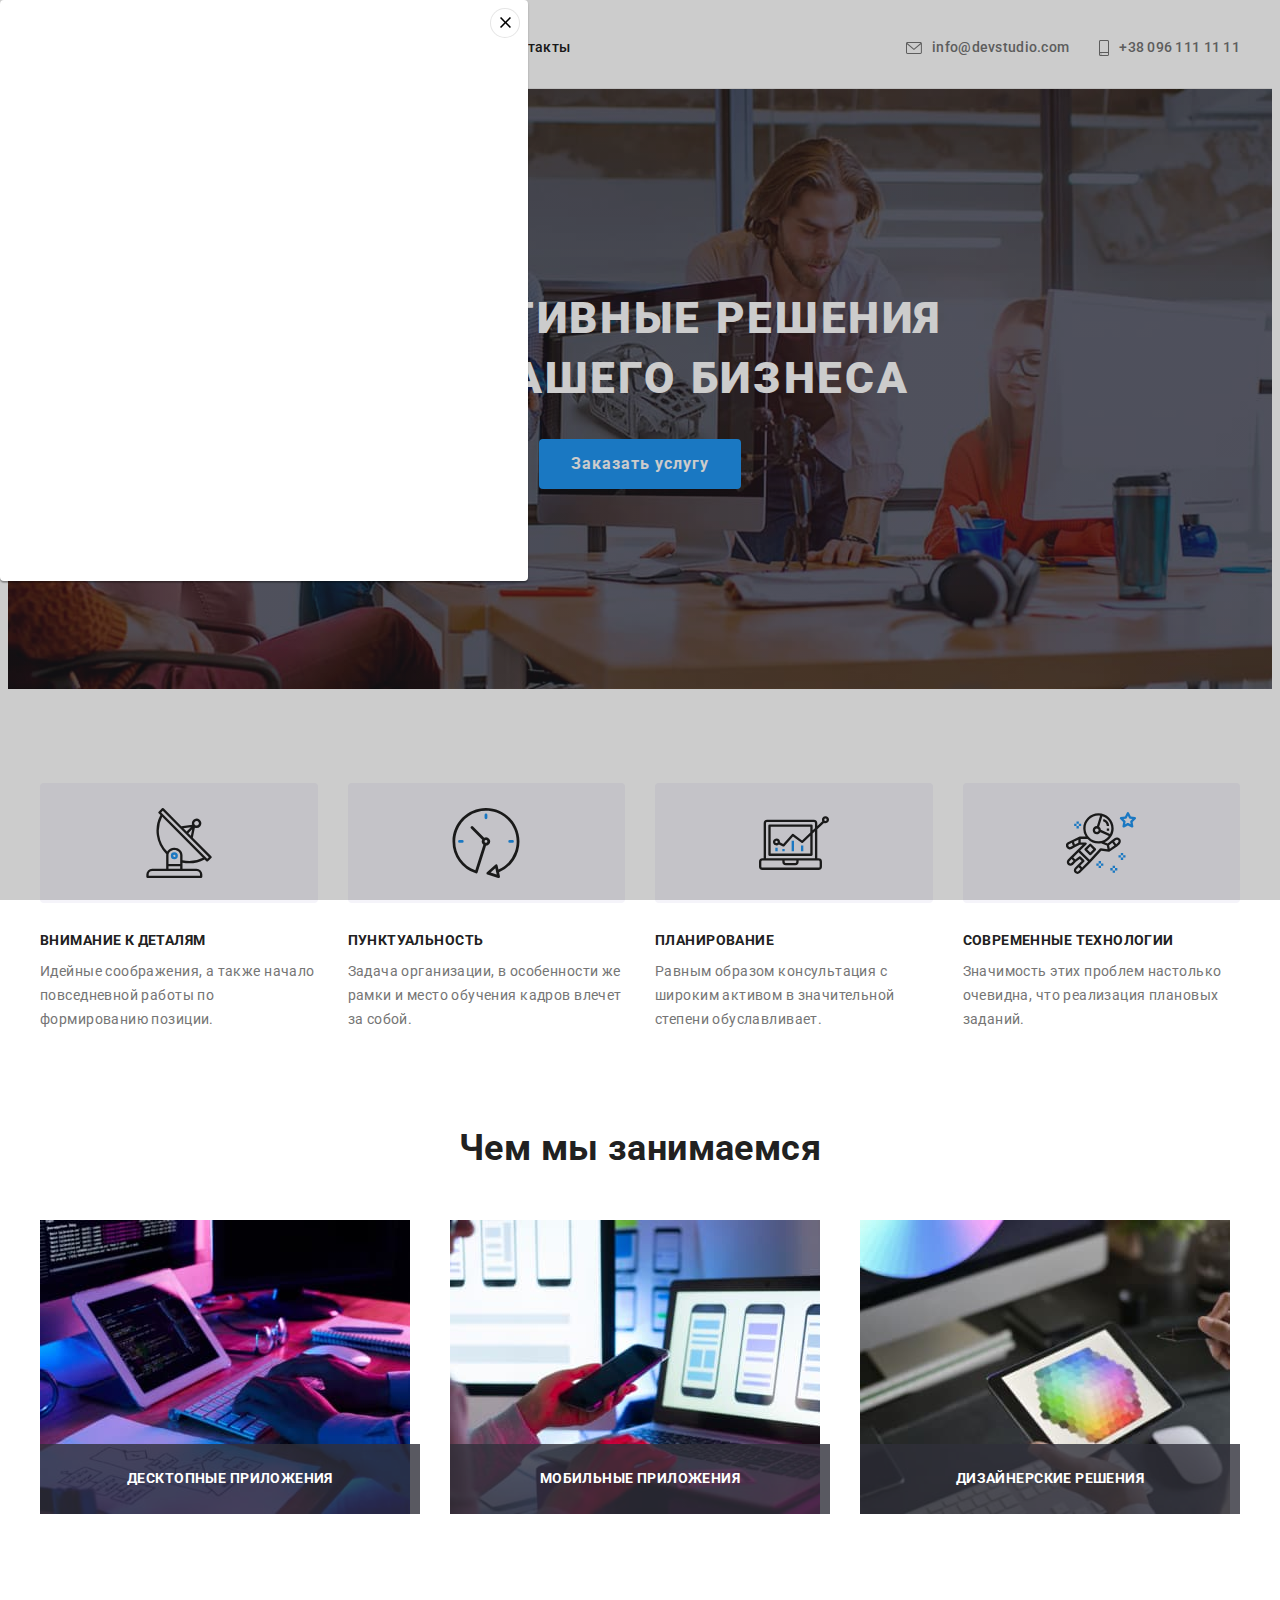
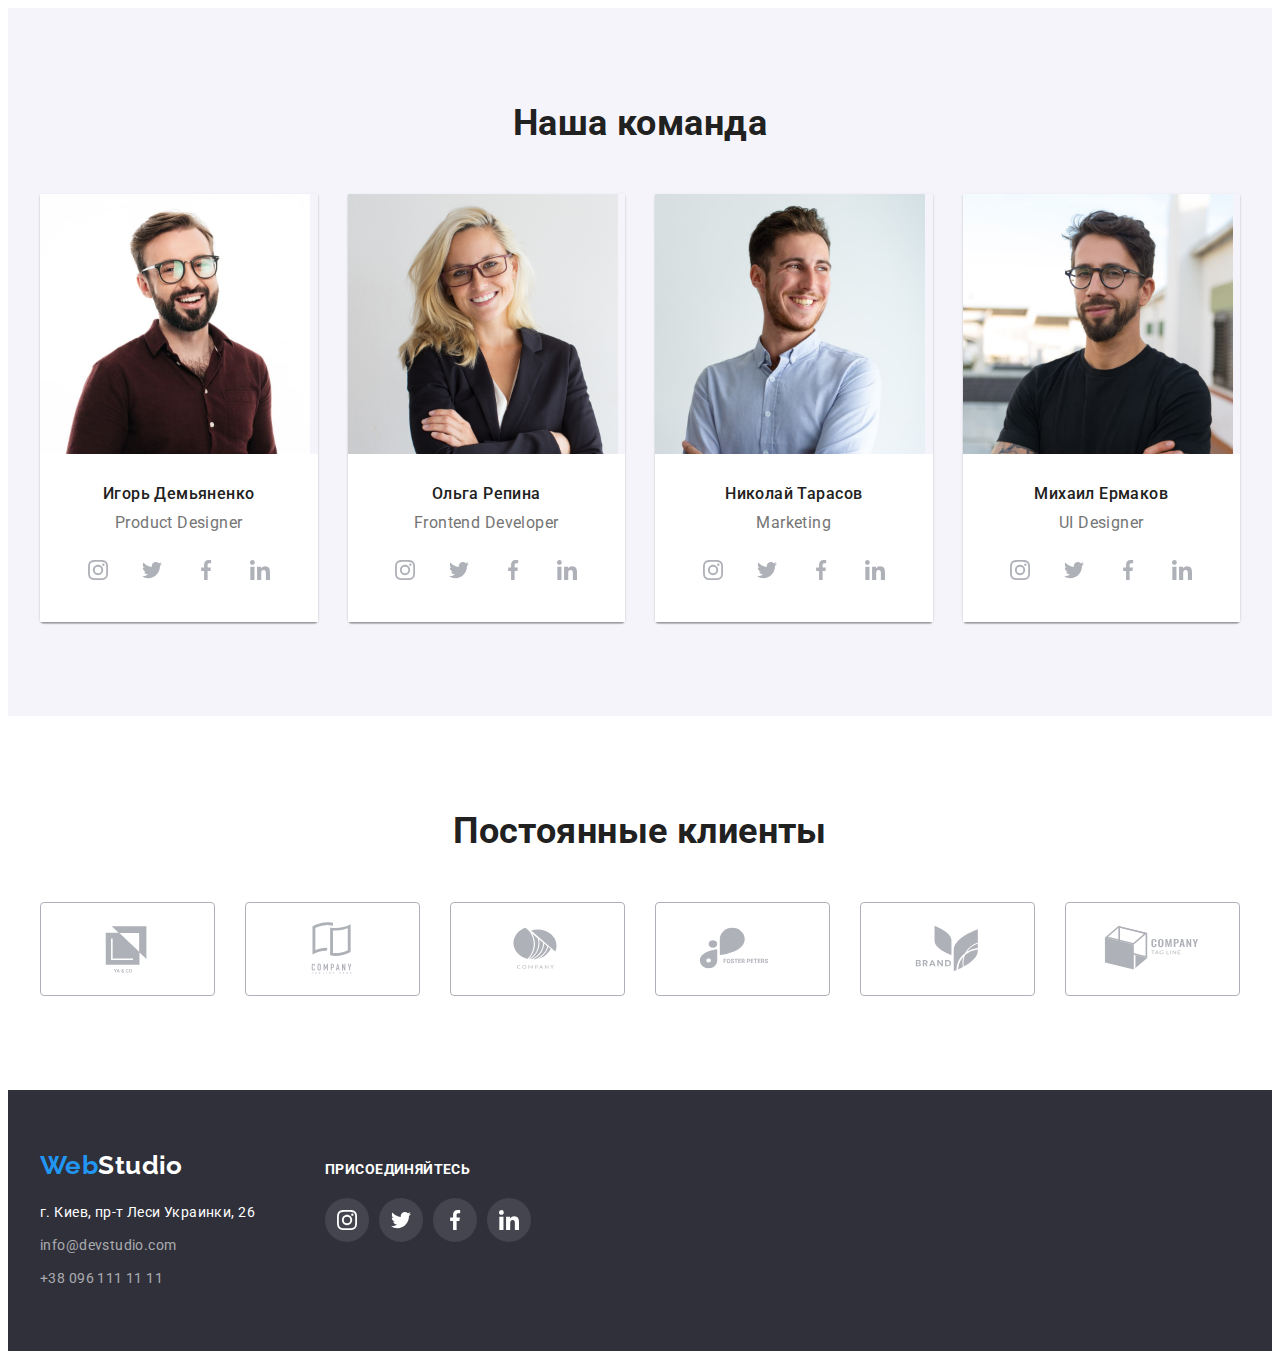
==== commit e508decb: "Update index.html" ====
--- a/index.html
+++ b/index.html
@@ -54,7 +54,7 @@
     <section class="hero">
       <div class="container">
         <h1 class="hero-title">Эффективные решения для вашего бизнеса</h1>
-        <button class="btn btn-hero" type="button">Заказать услугу</button>
+        <button class="btn btn-hero" type="button" data-modal-open>Заказать услугу</button>
       </div>
     </section>
     <!--Features section-->
@@ -117,14 +117,17 @@
           <li class="card-item about-item">
             <img class="img" src="./images/about/creating.jpg" alt="Момент создания веб приложения." width="370"
               height="294" />
+            <p class="label">Десктопные приложения</p>
           </li>
           <li class="card-item about-item">
             <img class="img" src="./images/about/mobile.jpg" alt="Момент содания мобильного приложения." width="370"
               height="294" />
+            <p class="label">Мобильные приложения</p>
           </li>
           <li class="card-item about-item">
             <img class="img" src="./images/about/design.jpg" alt="Момент дизайнерской работы." width="370"
               height="294" />
+            <p class="label">Дизайнерские решения</p>
           </li>
         </ul>
       </div>
@@ -412,6 +415,17 @@
       </div>
     </div>
   </footer>
+  <!--Modal window -->
+  <div class="backdrop" data-modal>
+    <div class="modal">
+      <button class="modal-btn" data-modal-close>
+        <svg class="icon-modal-close" width="18" height="18">
+          <use href="./images/icons/symbol-defs.svg#modal-close"></use>
+        </svg>
+      </button>
+    </div>
+  </div>
+  <script src="./js/modal.js"></script>
 </body>
 
 </html>--- a/css/styles.css
+++ b/css/styles.css
@@ -17,6 +17,9 @@
   --address-bg-cl: #2f303a;
   --btn-bg-cl: #f5f4fa;
   --btn-hover-cl: #188ce8;
+  --about-bg-cl: rgba(47, 48, 58, 0.8);
+  --overlay-bg-cl: rgba(33, 150, 243, 0.9);
+  --backdrop-bg-cl: rgba(0, 0, 0, 0.2);
 
   /* icon color */
   --icon-grey-cl: #afb1b8;
@@ -37,6 +40,9 @@
   /* card-set */
   --gap: 30px;
   --card-item: 4;
+
+  /* animate */
+  --hov-anim: 250ms cubic-bezier(0.4, 0, 0.2, 1);
 }
 
 body {
@@ -195,6 +201,10 @@
   gap: 50px;
 }
 
+.nav-item {
+  position: relative;
+}
+
 .contacts-list {
   gap: 30px;
   margin-left: auto;
@@ -215,6 +225,20 @@
   color: var(--accent-txt-cl);
 }
 
+.link-current::after {
+  position: absolute;
+  bottom: 0;
+  left: 0;
+
+  display: block;
+  content: '';
+  width: 100%;
+  height: 4px;
+
+  border-radius: 2px;
+  background-color: var(--accent-txt-cl);
+}
+
 .header-contact-link {
   display: flex;
   align-items: center;
@@ -222,6 +246,11 @@
   gap: 10px;
 
   fill: currentColor;
+}
+
+.link-nav,
+.contact-link {
+  transition: color var(--hov-anim);
 }
 
 .link-nav:hover,
@@ -266,6 +295,8 @@
 }
 
 .btn-hero {
+  transition: background-color var(--hov-anim);
+
   min-width: 200px;
   padding: 10px 32px;
 
@@ -316,6 +347,29 @@
 
 .about-list {
   --card-item: 3;
+}
+
+.about-item {
+  position: relative;
+}
+
+.label {
+  position: absolute;
+  bottom: 0;
+  left: 0;
+
+  display: flex;
+  width: 100%;
+  justify-content: center;
+  padding-top: 27px;
+  padding-bottom: 27px;
+
+  font-weight: 700;
+  font-size: 14px;
+  line-height: 1.14;
+  text-transform: uppercase;
+  color: var(--txt-light-cl);
+  background-color: var(--about-bg-cl);
 }
 
 /* Team */
@@ -363,6 +417,8 @@
 }
 
 .social-link-team {
+  transition: background-color var(--hov-anim), fill var(--hov-anim);
+
   background-color: var(--txt-light-cl);
   fill: var(--icon-grey-cl);
 }
@@ -380,6 +436,8 @@
 }
 
 .client-link {
+  transition: fill var(--hov-anim), border var(--hov-anim);
+
   display: flex;
   min-height: 92px;
   align-items: center;
@@ -424,6 +482,8 @@
 }
 
 .address-link {
+  transition: color var(--hov-anim);
+
   color: var(--txt-light-cl);
 }
 
@@ -436,7 +496,6 @@
   display: flex;
   flex-direction: column;
   gap: 9px;
-  margin-right: 70px;
 }
 
 .second-footer {
@@ -454,6 +513,8 @@
 }
 
 .social-link-footer {
+  transition: background-color var(--hov-anim);
+
   background-color: var(--social-bg-cl);
   fill: var(--txt-light-cl);
 }
@@ -463,6 +524,51 @@
   background-color: var(--accent-txt-cl);
 }
 
+/* Modal window */
+
+.backdrop {
+  position: fixed;
+  top: 0;
+  left: 0;
+  z-index: 100;
+
+  width: 100%;
+  height: 100%;
+
+  background-color: var(--backdrop-bg-cl);
+}
+
+.modal {
+  position: relative;
+  width: 528px;
+  height: 581px;
+
+  background-color: var(--txt-light-cl);
+  box-shadow: 0px 1px 3px rgba(0, 0, 0, 0.12), 0px 1px 1px rgba(0, 0, 0, 0.14),
+    0px 2px 1px rgba(0, 0, 0, 0.2);
+  border-radius: 4px;
+}
+
+.modal-btn {
+  position: absolute;
+  top: 8px;
+  right: 8px;
+
+  display: flex;
+  align-items: center;
+  justify-content: center;
+
+  padding: 0;
+  width: 30px;
+  height: 30px;
+  border-radius: 50%;
+  cursor: pointer;
+
+  background-color: var(--txt-light-cl);
+  fill: var(--logo-dark-cl);
+  border: 1px solid rgba(0, 0, 0, 0.1);
+}
+
 /* PORTFOLIO */
 
 .portfolio-btn-list {
@@ -473,6 +579,8 @@
 }
 
 .btn-portfolio {
+  transition: color var(--hov-anim), background-color var(--hov-anim), box-shadow var(--hov-anim);
+
   padding: 6px 22px;
   min-width: 73px;
 
@@ -501,12 +609,43 @@
 }
 
 .portfolio-link {
-  display: block;
+  display: flex;
+  flex-direction: column;
+}
+
+.card-box {
+  position: relative;
+  overflow: hidden;
+}
+
+.overlay {
+  position: absolute;
+  top: 0;
+  left: 0;
+  width: 100%;
+  height: 100%;
+
+  transform: translateY(100%);
+  transition: transform var(--hov-anim);
+
+  padding-top: 63px;
+  padding-bottom: 63px;
+  padding-right: 24px;
+  padding-left: 24px;
+
+  font-size: 18px;
+  line-height: 1.56;
+  color: var(--txt-light-cl);
+  background-color: var(--overlay-bg-cl);
 }
 
 .portfolio-link:hover,
 .portfolio-link:focus {
   box-shadow: var(--hov-portfolio-shadow);
+}
+
+.portfolio-link:hover .overlay {
+  transform: translateY(0);
 }
 
 .card-content-portfolio {
